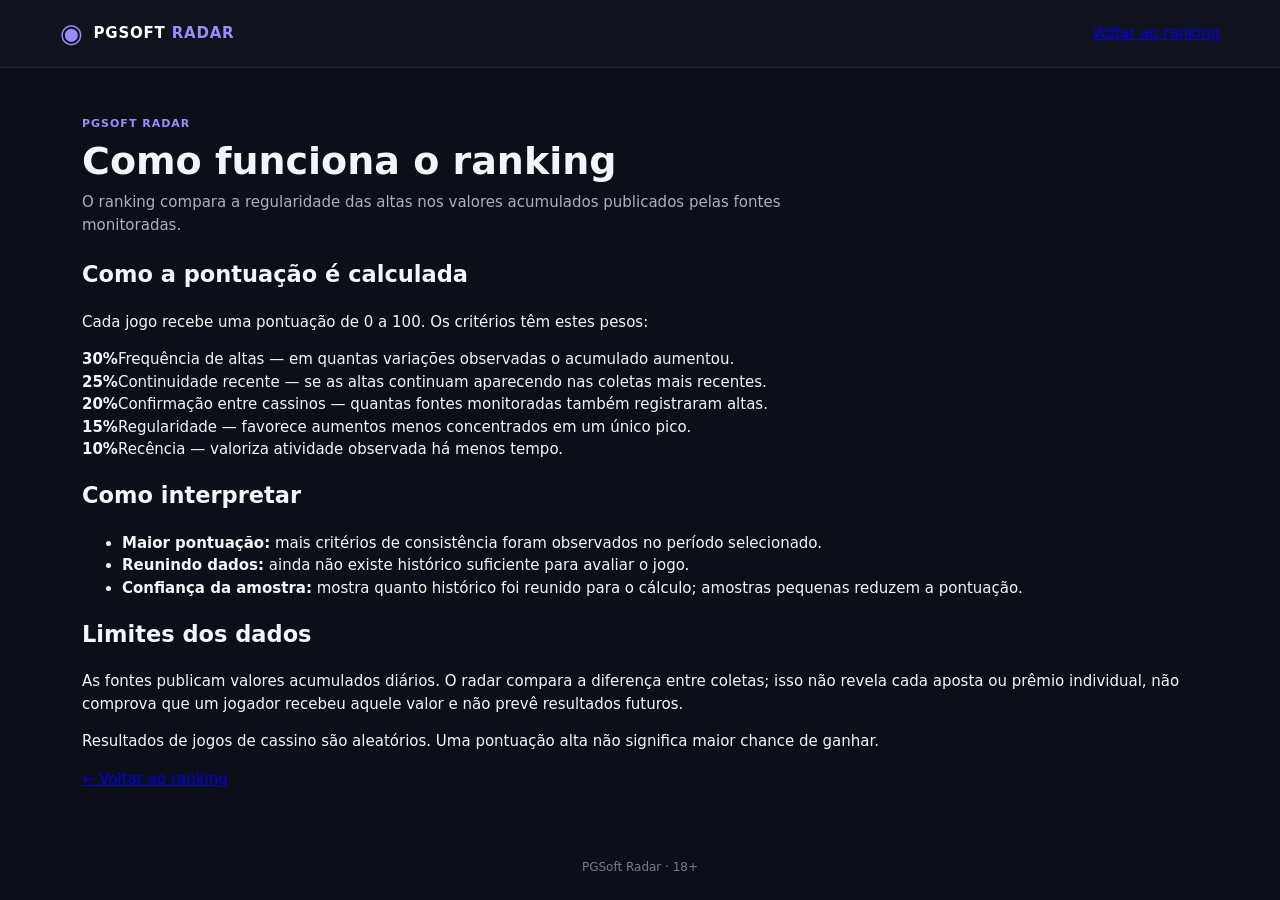
==== como-funciona.html @ 8a50b5e4 "Cria página separada com explicação do ranking" ====
<!doctype html>
<html lang="pt-BR">
<head>
  <meta charset="utf-8">
  <meta name="viewport" content="width=device-width,initial-scale=1">
  <meta name="theme-color" content="#10131c">
  <meta name="description" content="Entenda como o PGSoft Radar calcula o ranking de consistência.">
  <title>Como funciona — PGSoft Radar</title>
  <link rel="stylesheet" href="styles.css">
</head>
<body>
  <header class="topbar">
    <a class="brand" href="./"><span class="brand-mark">◉</span><span>PGSOFT <b>RADAR</b></span></a>
    <nav class="top-nav"><a href="./">Voltar ao ranking</a></nav>
  </header>
  <main class="help-page">
    <section class="intro">
      <p class="eyebrow">PGSOFT RADAR</p>
      <h1>Como funciona o ranking</h1>
      <p class="sub">O ranking compara a regularidade das altas nos valores acumulados publicados pelas fontes monitoradas.</p>
    </section>
    <section class="help-card">
      <h2>Como a pontuação é calculada</h2>
      <p>Cada jogo recebe uma pontuação de 0 a 100. Os critérios têm estes pesos:</p>
      <div class="weight-list">
        <div><b>30%</b><span>Frequência de altas — em quantas variações observadas o acumulado aumentou.</span></div>
        <div><b>25%</b><span>Continuidade recente — se as altas continuam aparecendo nas coletas mais recentes.</span></div>
        <div><b>20%</b><span>Confirmação entre cassinos — quantas fontes monitoradas também registraram altas.</span></div>
        <div><b>15%</b><span>Regularidade — favorece aumentos menos concentrados em um único pico.</span></div>
        <div><b>10%</b><span>Recência — valoriza atividade observada há menos tempo.</span></div>
      </div>
    </section>
    <section class="help-card">
      <h2>Como interpretar</h2>
      <ul>
        <li><b>Maior pontuação:</b> mais critérios de consistência foram observados no período selecionado.</li>
        <li><b>Reunindo dados:</b> ainda não existe histórico suficiente para avaliar o jogo.</li>
        <li><b>Confiança da amostra:</b> mostra quanto histórico foi reunido para o cálculo; amostras pequenas reduzem a pontuação.</li>
      </ul>
    </section>
    <section class="help-card warning-card">
      <h2>Limites dos dados</h2>
      <p>As fontes publicam valores acumulados diários. O radar compara a diferença entre coletas; isso não revela cada aposta ou prêmio individual, não comprova que um jogador recebeu aquele valor e não prevê resultados futuros.</p>
      <p>Resultados de jogos de cassino são aleatórios. Uma pontuação alta não significa maior chance de ganhar.</p>
    </section>
    <a class="back-link" href="./">← Voltar ao ranking</a>
  </main>
  <footer>PGSoft Radar · 18+</footer>
</body>
</html>
---- styles.css ----
*{box-sizing:border-box}body{margin:0;background:#0c0f17;color:#f3f5fa;font:15px/1.5 Inter,system-ui,-apple-system,Segoe UI,sans-serif}.topbar{height:68px;border-bottom:1px solid #252a38;display:flex;align-items:center;justify-content:space-between;padding:0 max(22px,calc((100% - 1160px)/2));background:#10131c}.brand{color:#fff;text-decoration:none;font-weight:800;letter-spacing:.8px;display:flex;gap:10px;align-items:center}.brand b{color:#9a8cff}.brand-mark{color:#9a8cff;font-size:26px}.live,.eyebrow,.muted,th,label,article>span{font-size:11px;letter-spacing:1px;color:#9299aa}.live{color:#c6c9d4}.live i{display:inline-block;width:7px;height:7px;background:#e6b85c;border-radius:50%;margin-right:7px}main{max-width:1160px;margin:auto;padding:38px 22px}.intro{display:flex;align-items:center;justify-content:space-between;gap:24px}.eyebrow{color:#9b8cff;font-weight:700;margin:0 0 8px}h1{font-size:clamp(27px,4vw,40px);line-height:1.15;margin:0 0 10px}.sub{color:#aab0bf;margin:0;max-width:650px}.status-card,.stats article,.panel{background:#141925;border:1px solid #292f40;border-radius:13px}.status-card{min-width:160px;padding:17px 20px;display:grid;gap:3px}.status-card strong{font-size:29px}.status-card small,article small{color:#8f96a7}.notice{margin:28px 0;background:#211e2f;border:1px solid #3b3459;border-radius:10px;padding:13px 16px;display:flex;gap:12px;color:#b9bdca;font-size:13px}.notice b{color:#c5baff;white-space:nowrap}.toolbar{display:flex;justify-content:space-between;align-items:end;gap:15px;margin:28px 0 16px}.filters{display:flex;gap:12px;flex-wrap:wrap}label{display:grid;gap:6px}select,input{background:#141925;border:1px solid #343b4d;border-radius:8px;color:#f3f5fa;padding:11px 12px;min-width:155px;font:inherit}input{min-width:220px}button{background:#7968df;color:white;border:0;border-radius:8px;padding:12px 17px;font-weight:700;font:inherit;cursor:pointer}button:hover{background:#8b7aef}.stats{display:grid;grid-template-columns:repeat(4,1fr);gap:14px;margin-bottom:18px}.stats article{padding:17px 19px;display:grid;gap:4px;min-width:0}.stats article strong{font-size:25px;overflow-wrap:anywhere}.panel{padding:20px;margin:16px 0}.panel-head{display:flex;justify-content:space-between;align-items:center;gap:12px;margin-bottom:18px}.panel-head h2{font-size:19px;margin:0}.table-wrap{overflow:auto}table{width:100%;border-collapse:collapse;text-align:left;white-space:nowrap}th{font-weight:600;padding:11px 12px;border-bottom:1px solid #303648}td{padding:15px 12px;border-bottom:1px solid #252b39;color:#dce0e9}.empty{text-align:center;color:#9aa1b0;padding:28px}.source-list{display:grid;grid-template-columns:repeat(4,1fr);gap:10px}.source-item{background:#101520;border:1px solid #292f40;border-radius:9px;padding:13px}.source-item strong{display:block;margin-bottom:5px}.source-item small{color:#9299aa}.source-item a{color:#b6aaff;text-decoration:none;font-size:12px}footer{text-align:center;color:#747c8e;font-size:12px;padding:30px 0 10px}@media(max-width:900px){.stats{grid-template-columns:repeat(2,1fr)}.source-list{grid-template-columns:repeat(2,1fr)}}@media(max-width:700px){main{padding:25px 15px}.intro{align-items:flex-start;flex-direction:column}.status-card{width:100%}.toolbar{align-items:stretch;flex-direction:column}.filters{display:grid;grid-template-columns:1fr 1fr}input,select{min-width:0;width:100%}button{width:100%}.stats{grid-template-columns:1fr}.stats article{padding:13px 16px}.source-list{grid-template-columns:1fr}.notice{align-items:flex-start}.panel{padding:15px}.panel-head{align-items:flex-start;flex-direction:column}}
.game-grid{display:grid;grid-template-columns:repeat(3,minmax(0,1fr));gap:13px;padding:4px 0}
.game-card{position:relative;display:flex;align-items:center;gap:13px;min-width:0;background:#101520;border:1px solid #303648;border-radius:12px;padding:13px}
.rank{position:absolute;top:8px;left:8px;background:#27243c;color:#c9c0ff;border-radius:6px;padding:3px 7px;font-size:11px;font-weight:800}
.game-thumb-wrap{width:82px;height:82px;flex:0 0 82px;position:relative}.game-thumb-wrap .game-thumb{width:100%;height:100%}.game-thumb{width:82px;height:82px;flex:0 0 82px;object-fit:cover;border-radius:9px;background:#252b3b}
.game-thumb.placeholder{display:grid;place-items:center;color:#c7bdff;font-size:25px;font-weight:900;background:linear-gradient(145deg,#343052,#171d2c);padding-top:12px}
.game-info{min-width:0;display:grid;gap:3px}.game-info h3{font-size:14px;margin:0 0 2px;overflow-wrap:anywhere}
.game-info strong{font-size:19px;color:#b9adff}.game-info small{font-size:11px;color:#9299aa;overflow-wrap:anywhere}
@media(max-width:900px){.game-grid{grid-template-columns:repeat(2,minmax(0,1fr))}}
@media(max-width:560px){.game-grid{grid-template-columns:1fr}.game-thumb-wrap{width:76px;height:76px;flex-basis:76px}.game-thumb{width:76px;height:76px;flex-basis:76px}.game-card{padding:12px}}

.history-select-label{display:grid;gap:7px;max-width:420px;margin-bottom:15px}.history-select-label select{width:100%}.history-list{overflow:hidden}.history-table-wrap{overflow:auto;max-height:440px}.history-table{min-width:520px}.history-table th{position:sticky;top:0;background:#141925}.history-table td:last-child{font-weight:700;color:#b9adff}.history-table td{font-size:13px}

.provider-tag{display:inline-block;width:max-content;border:1px solid #45405f;border-radius:5px;padding:1px 6px;color:#c9c0ff;font-size:10px;letter-spacing:.2px}

/* Interface simplificada do ranking */
.intro{display:block;margin:10px 0 22px}.intro .eyebrow{margin-bottom:7px}.intro h1{font-size:clamp(27px,4vw,38px);margin:0 0 8px}.intro .sub{max-width:700px}
.howto{background:#171b29;border:1px solid #30364a;border-left:3px solid #8d7cf0;border-radius:10px;padding:14px 17px;margin:20px 0 24px}.howto strong{font-size:14px}.howto p{margin:5px 0;color:#d8dbea;font-size:13px}.howto small{color:#9da5b7;font-size:12px}
.toolbar{margin:0 0 18px;align-items:end}.filters label{font-size:10px}.ranking-section{background:#141925;border:1px solid #292f40;border-radius:13px;padding:19px}.ranking-head{display:flex;justify-content:space-between;align-items:center;gap:12px;margin-bottom:14px}.ranking-head h2{font-size:20px;margin:0}.ranking-head p{font-size:12px;color:#9da5b7;margin:3px 0 0}.ranking-head>span{font-size:11px;color:#9299aa}
.game-grid{grid-template-columns:repeat(2,minmax(0,1fr));gap:10px}.game-card{padding:13px;min-height:118px}.game-info{gap:4px}.game-info h3{font-size:15px;line-height:1.25}.game-info .up-label{font-size:12px;color:#79d7a4}.game-info .waiting-label{font-size:12px;color:#e4c27a}.game-info small{font-size:11px;line-height:1.35}.game-info small b{color:#e4e7f0}.provider-tag{font-size:10px}
@media(max-width:650px){main{padding:20px 13px}.topbar{padding:0 14px;height:58px}.live{font-size:9px}.intro{margin:4px 0 18px}.howto{margin:16px 0;padding:12px}.toolbar{margin-bottom:14px}.filters{display:grid;grid-template-columns:1fr 1fr;gap:8px}.filters input,.filters select{min-width:0;width:100%;padding:10px 8px;font-size:13px}.toolbar button{width:100%;padding:11px}.ranking-section{padding:12px}.ranking-head{align-items:flex-start;flex-direction:column;gap:4px}.game-grid{grid-template-columns:1fr}.game-card{min-height:105px}.game-thumb-wrap{width:76px;height:76px;flex-basis:76px}.game-thumb{width:76px;height:76px;flex-basis:76px}}
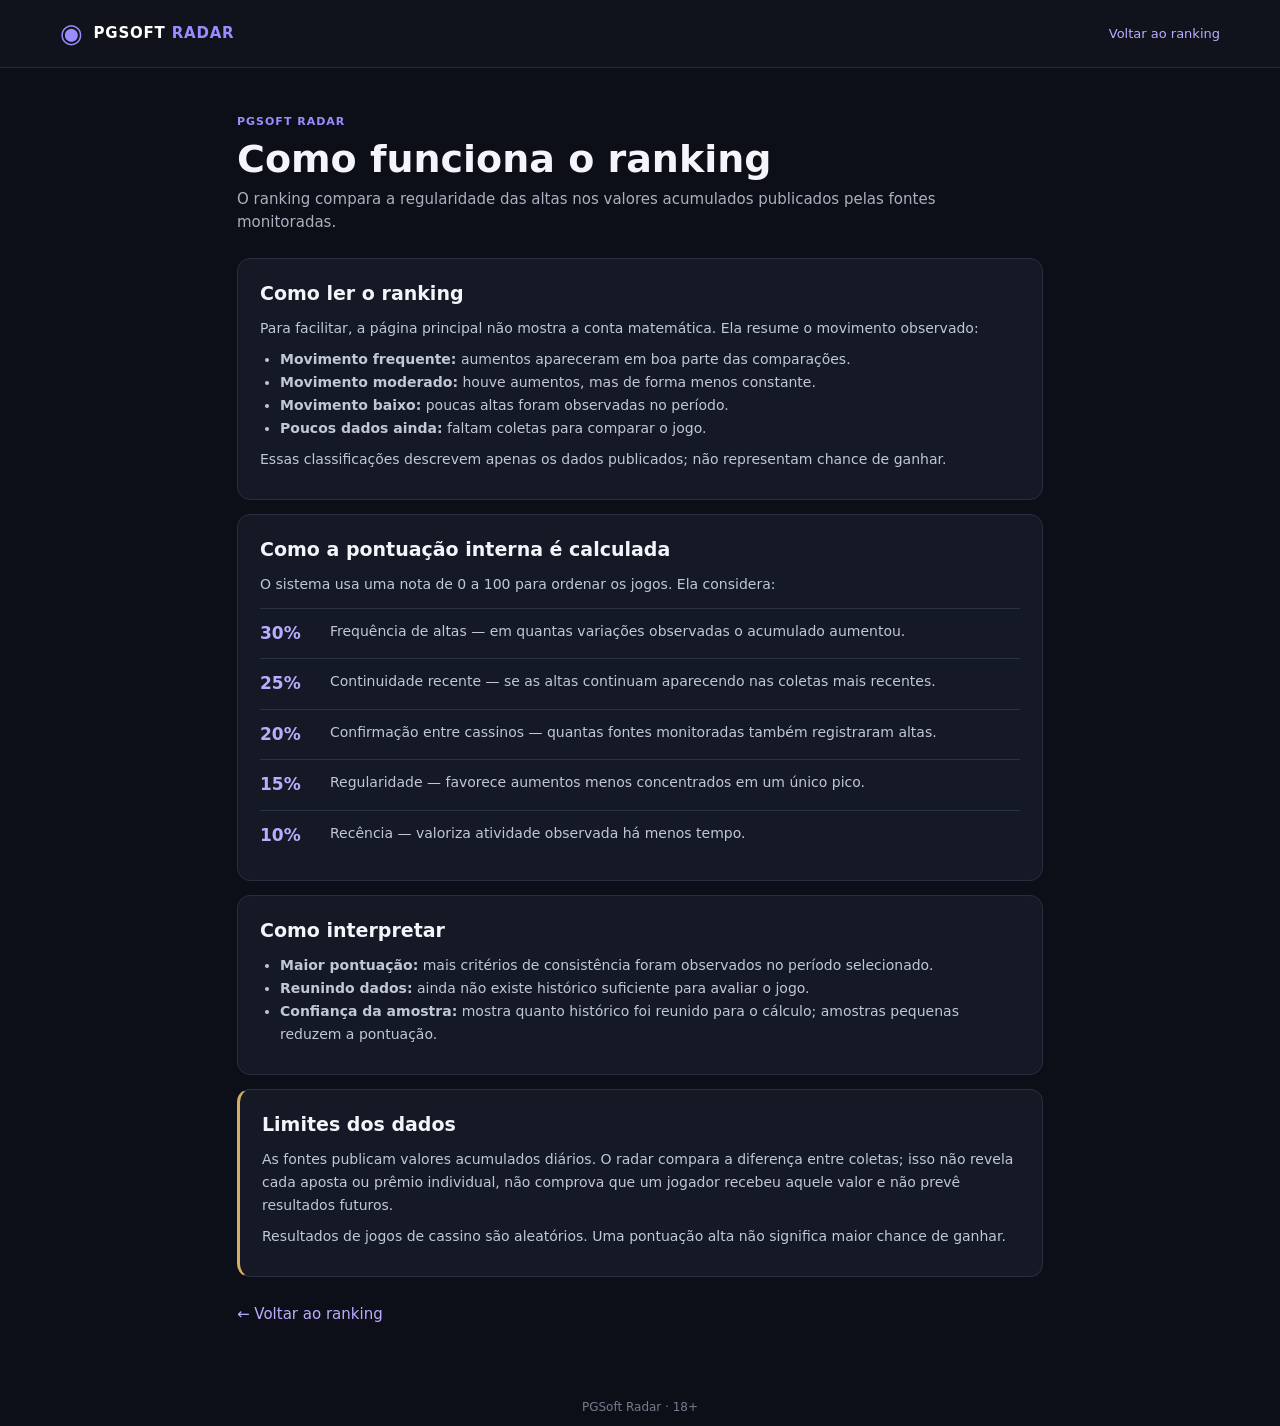
==== commit ff81a2aa: "Simplifica explicação das classificações do ranking" ====
--- a/como-funciona.html
+++ b/como-funciona.html
@@ -20,8 +20,19 @@
       <p class="sub">O ranking compara a regularidade das altas nos valores acumulados publicados pelas fontes monitoradas.</p>
     </section>
     <section class="help-card">
-      <h2>Como a pontuação é calculada</h2>
-      <p>Cada jogo recebe uma pontuação de 0 a 100. Os critérios têm estes pesos:</p>
+      <h2>Como ler o ranking</h2>
+      <p>Para facilitar, a página principal não mostra a conta matemática. Ela resume o movimento observado:</p>
+      <ul>
+        <li><b>Movimento frequente:</b> aumentos apareceram em boa parte das comparações.</li>
+        <li><b>Movimento moderado:</b> houve aumentos, mas de forma menos constante.</li>
+        <li><b>Movimento baixo:</b> poucas altas foram observadas no período.</li>
+        <li><b>Poucos dados ainda:</b> faltam coletas para comparar o jogo.</li>
+      </ul>
+      <p>Essas classificações descrevem apenas os dados publicados; não representam chance de ganhar.</p>
+    </section>
+    <section class="help-card">
+      <h2>Como a pontuação interna é calculada</h2>
+      <p>O sistema usa uma nota de 0 a 100 para ordenar os jogos. Ela considera:</p>
       <div class="weight-list">
         <div><b>30%</b><span>Frequência de altas — em quantas variações observadas o acumulado aumentou.</span></div>
         <div><b>25%</b><span>Continuidade recente — se as altas continuam aparecendo nas coletas mais recentes.</span></div>
--- a/styles.css
+++ b/styles.css
@@ -19,3 +19,73 @@
 .toolbar{margin:0 0 18px;align-items:end}.filters label{font-size:10px}.ranking-section{background:#141925;border:1px solid #292f40;border-radius:13px;padding:19px}.ranking-head{display:flex;justify-content:space-between;align-items:center;gap:12px;margin-bottom:14px}.ranking-head h2{font-size:20px;margin:0}.ranking-head p{font-size:12px;color:#9da5b7;margin:3px 0 0}.ranking-head>span{font-size:11px;color:#9299aa}
 .game-grid{grid-template-columns:repeat(2,minmax(0,1fr));gap:10px}.game-card{padding:13px;min-height:118px}.game-info{gap:4px}.game-info h3{font-size:15px;line-height:1.25}.game-info .up-label{font-size:12px;color:#79d7a4}.game-info .waiting-label{font-size:12px;color:#e4c27a}.game-info small{font-size:11px;line-height:1.35}.game-info small b{color:#e4e7f0}.provider-tag{font-size:10px}
 @media(max-width:650px){main{padding:20px 13px}.topbar{padding:0 14px;height:58px}.live{font-size:9px}.intro{margin:4px 0 18px}.howto{margin:16px 0;padding:12px}.toolbar{margin-bottom:14px}.filters{display:grid;grid-template-columns:1fr 1fr;gap:8px}.filters input,.filters select{min-width:0;width:100%;padding:10px 8px;font-size:13px}.toolbar button{width:100%;padding:11px}.ranking-section{padding:12px}.ranking-head{align-items:flex-start;flex-direction:column;gap:4px}.game-grid{grid-template-columns:1fr}.game-card{min-height:105px}.game-thumb-wrap{width:76px;height:76px;flex-basis:76px}.game-thumb{width:76px;height:76px;flex-basis:76px}}
+
+
+/* Ajustes de imersão e capas */
+.top-nav{display:flex;align-items:center;gap:20px}
+.top-nav a,footer a{color:#b9adff;text-decoration:none;font-size:13px}
+.top-nav a:hover,footer a:hover{text-decoration:underline}
+.intro{margin:8px 0 22px}
+.intro h1{margin:0 0 7px}
+.intro .sub{margin:0}
+.ranking-head h2{display:none}
+.ranking-head p{font-size:12px;color:#9da5b7;margin:0}
+.game-thumb-wrap{overflow:hidden;border-radius:9px;background:#202638;border:1px solid #30384b}
+.game-thumb,.game-thumb-wrap .game-thumb{display:block;width:100%;height:100%;object-fit:contain;object-position:center;background:#202638}
+.game-thumb-fallback{position:absolute;inset:0}
+.game-thumb[hidden],.game-thumb-fallback[hidden]{display:none!important}
+.help-page{max-width:850px}
+.help-page .intro{margin:8px 0 25px}
+.help-card{background:#141925;border:1px solid #292f40;border-radius:13px;padding:20px 22px;margin:14px 0}
+.help-card h2{font-size:19px;margin:0 0 9px}
+.help-card p,.help-card li{color:#c1c7d5;font-size:14px;line-height:1.65}
+.help-card p{margin:8px 0}
+.help-card ul{padding-left:20px;margin:8px 0}
+.weight-list{display:grid;gap:0;margin-top:12px}
+.weight-list>div{display:grid;grid-template-columns:58px 1fr;gap:12px;padding:12px 0;border-top:1px solid #2b3243;align-items:start}
+.weight-list b{color:#b9adff;font-size:17px}
+.weight-list span{color:#c1c7d5;font-size:14px}
+.warning-card{border-left:3px solid #d7ad63}
+.back-link{display:inline-block;color:#b9adff;text-decoration:none;margin:12px 0 4px}
+@media(max-width:560px){
+ .top-nav{gap:10px}.top-nav a{font-size:12px}.live{display:none}
+ .intro{margin:5px 0 17px}
+ .ranking-head{flex-direction:row;align-items:center}
+ .help-card{padding:16px}
+ .weight-list>div{grid-template-columns:48px 1fr;gap:8px}
+}
+
+
+/* Correção: a posição do ranking não deve cobrir a miniatura */
+.game-card{align-items:flex-start}
+.game-card>.rank{
+ position:relative;
+ top:auto;
+ left:auto;
+ right:auto;
+ bottom:auto;
+ z-index:1;
+ flex:0 0 27px;
+ width:27px;
+ height:27px;
+ display:grid;
+ place-items:center;
+ padding:0;
+ margin:0;
+}
+.game-thumb.placeholder{padding-top:0}
+
+/* Analise horaria simplificada */
+.analysis-section{margin:18px 0;background:#141925;border:1px solid #292f40;border-radius:13px;padding:19px}
+.analysis-title h2{font-size:19px;margin:0 0 4px}
+.analysis-title p,.analysis-note{font-size:12px;color:#9da5b7;margin:0 0 14px}
+.time-analysis-grid{display:grid;grid-template-columns:repeat(2,minmax(0,1fr));gap:9px}
+.time-game{background:#101520;border:1px solid #303648;border-radius:10px;padding:12px;min-width:0}
+.time-game-head{display:flex;justify-content:space-between;align-items:flex-start;gap:8px}
+.time-game-head b{font-size:13px;overflow-wrap:anywhere}
+.time-game-head span{font-size:10px;color:#a99bf6;white-space:nowrap}
+.time-game-result{display:grid;gap:2px;margin:9px 0}
+.time-game-result strong{font-size:16px;color:#b9adff}
+.time-game-result small,.time-game-foot{font-size:11px;color:#9da5b7;line-height:1.4}
+.analysis-note{margin:12px 0 0}
+@media(max-width:650px){.analysis-section{padding:13px}.time-analysis-grid{grid-template-columns:1fr}}
